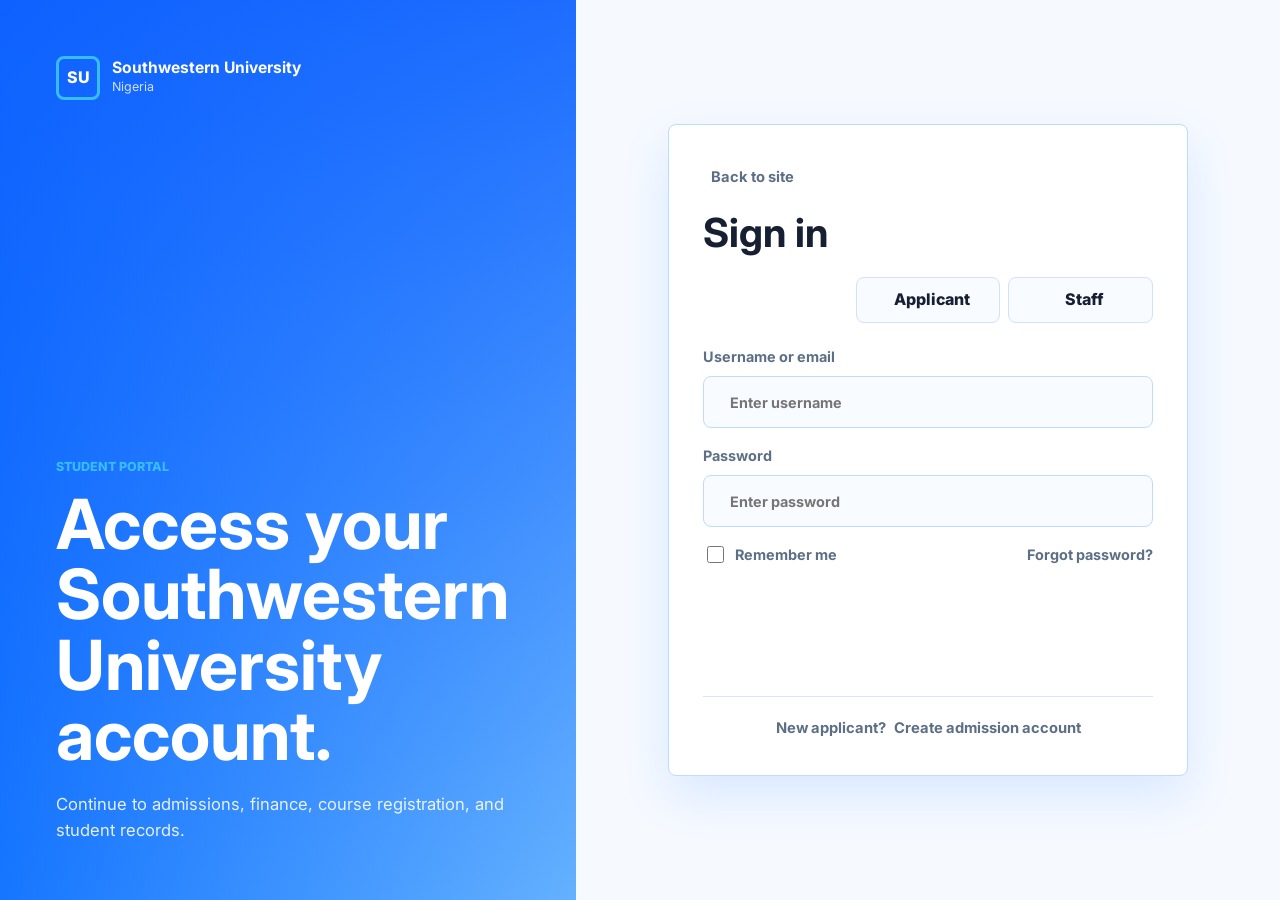
==== login.html @ b20a7223 "Add files via upload" ====
<!doctype html>
<html lang="en">
  <head>
    <meta charset="utf-8" />
    <meta name="viewport" content="width=device-width, initial-scale=1" />
    <title>Login | Southwestern University, Nigeria</title>
    <meta
      name="description"
      content="Demo login page for Southwestern University, Nigeria student and applicant portal."
    />
    <link rel="preconnect" href="https://fonts.googleapis.com" />
    <link rel="preconnect" href="https://fonts.gstatic.com" crossorigin />
    <link
      href="https://fonts.googleapis.com/css2?family=Inter:wght@400;500;600;700;800&display=swap"
      rel="stylesheet"
    />
    <link rel="stylesheet" href="./styles.css" />
  </head>
  <body class="login-page">
    <main class="login-shell">
      <section class="login-media" aria-label="Southwestern University portal">
        <img
          src="https://southwesternuniversity.edu.ng/wp-content/uploads/2018/07/home_slide1.jpg"
          alt="Southwestern University campus"
        />
        <div class="login-media-overlay"></div>
        <div class="login-media-content">
          <a class="brand login-brand" href="./index.html" aria-label="Back to home">
            <span class="brand-mark">SU</span>
            <span>
              <strong>Southwestern University</strong>
              <small>Nigeria</small>
            </span>
          </a>
          <div>
            <p class="eyebrow">Student Portal</p>
            <h1>Access your Southwestern University account.</h1>
            <p>
              Continue to admissions, finance, course registration, and student records.
            </p>
          </div>
        </div>
      </section>

      <section class="login-panel" aria-label="Login form">
        <div class="login-card">
          <div class="login-card-header">
            <a class="back-link" href="./index.html">
              <i data-lucide="arrow-left"></i>
              Back to site
            </a>
            <h2>Sign in</h2>
          </div>

          <div class="role-tabs" role="tablist" aria-label="Login role">
            <button class="role-tab is-active" type="button" role="tab" aria-selected="true" data-role-tab="student">
              <i data-lucide="graduation-cap"></i>
              Student
            </button>
            <button class="role-tab" type="button" role="tab" aria-selected="false" data-role-tab="applicant">
              <i data-lucide="file-user"></i>
              Applicant
            </button>
            <button class="role-tab" type="button" role="tab" aria-selected="false" data-role-tab="staff">
              <i data-lucide="briefcase-business"></i>
              Staff
            </button>
          </div>

          <form class="login-form" data-login-form>
            <input type="hidden" name="role" value="student" data-role-input />

            <label class="field">
              <span>Username or email</span>
              <div class="field-control">
                <i data-lucide="user"></i>
                <input name="username" type="text" autocomplete="username" placeholder="Enter username" required />
              </div>
            </label>

            <label class="field">
              <span>Password</span>
              <div class="field-control">
                <i data-lucide="lock"></i>
                <input
                  name="password"
                  type="password"
                  autocomplete="current-password"
                  placeholder="Enter password"
                  required
                  data-password-input
                />
                <button class="field-icon-button" type="button" aria-label="Show password" data-password-toggle>
                  <i data-lucide="eye"></i>
                </button>
              </div>
            </label>

            <div class="form-options">
              <label class="remember">
                <input type="checkbox" name="remember" />
                <span>Remember me</span>
              </label>
              <a href="https://mysun.edu.ng" target="_blank" rel="noreferrer">Forgot password?</a>
            </div>

            <button class="login-submit" type="submit">
              <i data-lucide="log-in"></i>
              Sign in
            </button>

            <p class="login-message" data-login-message aria-live="polite"></p>
          </form>

          <div class="login-card-footer">
            <span>New applicant?</span>
            <a href="https://mysun.edu.ng" target="_blank" rel="noreferrer">Create admission account</a>
          </div>
        </div>
      </section>
    </main>

    <script src="./script.js?v=login-api-5"></script>
    <script
      src="https://unpkg.com/lucide@latest/dist/umd/lucide.min.js"
      async
      onload="window.lucide && window.lucide.createIcons()"
    ></script>
  </body>
</html>
---- styles.css ----
:root {
  --blue-900: #0b5fff;
  --blue-700: #006fe6;
  --gold-500: #38bdf8;
  --gold-100: #eaf4ff;
  --blue-700: #0b5fff;
  --ink: #172033;
  --muted: #5c6f85;
  --line: #d7e6ff;
  --paper: #ffffff;
  --surface: #f6faff;
  --shadow: 0 20px 50px rgba(11, 95, 255, 0.12);
}

* {
  box-sizing: border-box;
}

html {
  scroll-behavior: smooth;
}

body {
  margin: 0;
  color: var(--ink);
  background: var(--paper);
  font-family: "Inter", Arial, sans-serif;
  line-height: 1.6;
}

a {
  color: inherit;
  text-decoration: none;
}

img {
  display: block;
  max-width: 100%;
}

button,
input {
  font: inherit;
}

.site-header {
  position: sticky;
  top: 0;
  z-index: 50;
  display: grid;
  grid-template-columns: auto 1fr auto;
  align-items: center;
  gap: 24px;
  padding: 14px clamp(18px, 5vw, 64px);
  background: rgba(255, 255, 255, 0.92);
  border-bottom: 1px solid var(--line);
  backdrop-filter: blur(18px);
}

.brand {
  display: inline-flex;
  align-items: center;
  gap: 12px;
  min-width: 220px;
}

.brand-mark {
  display: grid;
  width: 44px;
  height: 44px;
  place-items: center;
  color: #ffffff;
  background: var(--green-900);
  border: 3px solid var(--gold-500);
  border-radius: 8px;
  font-weight: 800;
}

.brand strong,
.brand small {
  display: block;
}

.brand strong {
  font-size: 0.98rem;
  line-height: 1.2;
}

.brand small {
  color: var(--muted);
  font-size: 0.78rem;
}

.site-nav {
  display: flex;
  align-items: center;
  justify-content: center;
  gap: clamp(12px, 2vw, 24px);
  color: #32423f;
  font-size: 0.93rem;
  font-weight: 600;
}

.site-nav a {
  padding: 8px 0;
}

.site-nav a:hover,
.site-nav a:focus-visible {
  color: var(--green-700);
}

.header-actions,
.apply-link,
.portal-link,
.primary-action,
.secondary-action,
.quick-links a {
  display: inline-flex;
  align-items: center;
  justify-content: center;
  gap: 9px;
  border-radius: 8px;
  font-weight: 700;
}

.header-actions {
  gap: 10px;
}

.apply-link {
  padding: 10px 14px;
  color: #ffffff;
  background: var(--green-900);
}

.portal-link {
  padding: 10px 14px;
  color: var(--green-900);
  background: var(--gold-100);
  border: 1px solid var(--line);
}

.apply-link svg,
.portal-link svg,
.primary-action svg,
.secondary-action svg,
.quick-links svg,
.icon-button svg {
  width: 18px;
  height: 18px;
  stroke-width: 2.2;
}

.icon-button {
  display: inline-grid;
  width: 44px;
  height: 44px;
  place-items: center;
  color: var(--ink);
  background: var(--surface);
  border: 1px solid var(--line);
  border-radius: 8px;
  cursor: pointer;
}

.nav-toggle {
  display: none;
}

.hero {
  position: relative;
  min-height: 74vh;
  display: grid;
  align-items: end;
  overflow: hidden;
  background:
    linear-gradient(135deg, var(--green-900), #0077ff 45%, #38bdf8),
    var(--green-900);
}

.hero-image {
  position: absolute;
  inset: 0;
  width: 100%;
  height: 100%;
  object-fit: cover;
  opacity: 0.62;
}

.hero-overlay {
  position: absolute;
  inset: 0;
  background:
    linear-gradient(90deg, rgba(11, 95, 255, 0.94) 0%, rgba(0, 119, 255, 0.68) 46%, rgba(56, 189, 248, 0.12) 100%),
    linear-gradient(0deg, rgba(0, 0, 0, 0.35), transparent 45%);
}

.hero-content {
  position: relative;
  z-index: 1;
  width: min(780px, calc(100% - 36px));
  margin: 0 auto;
  padding: 92px 0 76px;
  color: #ffffff;
}

.eyebrow,
.section-label {
  margin: 0 0 12px;
  color: var(--gold-500);
  font-size: 0.78rem;
  font-weight: 800;
  text-transform: uppercase;
  letter-spacing: 0;
}

.hero h1 {
  max-width: 760px;
  margin: 0;
  font-size: clamp(2.4rem, 8vw, 5.4rem);
  line-height: 0.98;
}

.hero-copy {
  max-width: 620px;
  margin: 24px 0 0;
  color: rgba(255, 255, 255, 0.88);
  font-size: clamp(1rem, 2.4vw, 1.2rem);
}

.hero-actions {
  display: flex;
  flex-wrap: wrap;
  gap: 12px;
  margin-top: 32px;
}

.primary-action,
.secondary-action {
  min-height: 48px;
  padding: 13px 18px;
}

.primary-action {
  color: var(--green-900);
  background: var(--gold-500);
}

.secondary-action {
  color: #ffffff;
  background: rgba(255, 255, 255, 0.14);
  border: 1px solid rgba(255, 255, 255, 0.35);
}

.quick-links {
  display: grid;
  grid-template-columns: repeat(4, 1fr);
  gap: 1px;
  background: var(--line);
  border-bottom: 1px solid var(--line);
}

.quick-links a {
  min-height: 92px;
  color: var(--green-900);
  background: #ffffff;
  transition: background 160ms ease, color 160ms ease;
}

.quick-links a:hover,
.quick-links a:focus-visible {
  color: #ffffff;
  background: var(--green-700);
}

.section {
  padding: clamp(56px, 8vw, 96px) clamp(18px, 5vw, 64px);
}

.split-section {
  display: grid;
  grid-template-columns: minmax(240px, 0.8fr) minmax(0, 1.2fr);
  gap: clamp(28px, 6vw, 80px);
  align-items: start;
}

.section h2 {
  max-width: 760px;
  margin: 0;
  color: var(--green-900);
  font-size: clamp(1.8rem, 4vw, 3rem);
  line-height: 1.08;
}

.about-copy {
  display: grid;
  gap: 16px;
  color: #334642;
  font-size: 1.02rem;
}

.about-copy p {
  margin: 0;
}

.section-heading {
  display: flex;
  justify-content: space-between;
  align-items: end;
  gap: 24px;
  margin-bottom: 30px;
}

.faculty-grid {
  display: grid;
  grid-template-columns: repeat(4, 1fr);
  gap: 18px;
}

.faculty-card {
  min-height: 100%;
  overflow: hidden;
  background: var(--surface);
  border: 1px solid var(--line);
  border-radius: 8px;
}

.faculty-card img {
  width: 100%;
  height: 180px;
  object-fit: cover;
  background: var(--green-900);
}

.faculty-card div:last-child {
  padding: 20px;
}

.faculty-card span {
  display: block;
  margin-bottom: 8px;
  color: var(--blue-700);
  font-size: 0.78rem;
  font-weight: 800;
  text-transform: uppercase;
}

.faculty-card h3,
.steps h3,
.contact-grid h3 {
  margin: 0;
  color: var(--green-900);
  font-size: 1.08rem;
  line-height: 1.25;
}

.faculty-card p,
.steps p,
.contact-grid p {
  margin: 10px 0 0;
  color: var(--muted);
  font-size: 0.94rem;
}

.text-card {
  display: grid;
  align-content: start;
  padding-top: 20px;
}

.faculty-icon {
  display: grid;
  width: 54px;
  height: 54px;
  place-items: center;
  margin: 0 20px;
  color: var(--green-900);
  background: var(--gold-100);
  border-radius: 8px;
}

.faculty-icon svg {
  width: 24px;
  height: 24px;
}

.admissions-section,
.bot-section {
  background: var(--surface);
}

.steps {
  display: grid;
  grid-template-columns: repeat(4, 1fr);
  gap: 16px;
  counter-reset: step;
}

.steps article {
  padding: 22px;
  background: #ffffff;
  border: 1px solid var(--line);
  border-radius: 8px;
}

.steps span {
  display: inline-grid;
  width: 42px;
  height: 42px;
  place-items: center;
  margin-bottom: 20px;
  color: var(--green-900);
  background: var(--gold-100);
  border-radius: 8px;
  font-weight: 800;
}

.fees-section {
  background: #ffffff;
}

.fee-table-wrap {
  overflow: auto;
  border: 1px solid var(--line);
  border-radius: 8px;
  box-shadow: var(--shadow);
}

table {
  width: 100%;
  min-width: 560px;
  border-collapse: collapse;
  background: #ffffff;
}

th,
td {
  padding: 18px 20px;
  text-align: left;
  border-bottom: 1px solid var(--line);
}

th {
  color: #ffffff;
  background: var(--green-900);
  font-size: 0.9rem;
  text-transform: uppercase;
}

tbody tr:last-child td {
  border-bottom: 0;
}

td:last-child {
  color: var(--green-900);
  font-weight: 800;
}

.bot-section {
  display: grid;
  grid-template-columns: minmax(240px, 0.68fr) minmax(320px, 1.32fr);
  gap: clamp(24px, 6vw, 72px);
  align-items: center;
  background:
    linear-gradient(180deg, #eef6ff 0%, #ffffff 100%);
}

.bot-copy p:not(.section-label) {
  max-width: 600px;
  color: var(--muted);
}

.bot-stats {
  display: flex;
  flex-wrap: wrap;
  gap: 10px;
  margin-top: 22px;
}

.bot-stats span {
  display: inline-flex;
  align-items: center;
  gap: 7px;
  padding: 9px 12px;
  color: var(--green-900);
  background: rgba(255, 255, 255, 0.86);
  border: 1px solid #bfdbfe;
  border-radius: 8px;
  font-size: 0.88rem;
  font-weight: 700;
}

.bot-panel {
  display: grid;
  grid-template-rows: auto minmax(320px, 1fr) auto auto;
  min-height: 640px;
  padding: 0;
  background: #ffffff;
  border: 1px solid #bfdbfe;
  border-radius: 8px;
  box-shadow: var(--shadow);
  overflow: hidden;
}

.bot-panel-header {
  display: flex;
  align-items: center;
  justify-content: space-between;
  gap: 14px;
  min-height: 62px;
  padding: 0 18px;
  color: var(--green-900);
  background: #ffffff;
  border-bottom: 1px solid #e1ecff;
}

.bot-panel-header div {
  display: inline-flex;
  align-items: center;
  gap: 10px;
}

.bot-mode {
  padding: 6px 9px;
  color: #075bd8;
  background: #eef5ff;
  border-radius: 8px;
  font-size: 0.75rem;
  font-weight: 800;
  text-transform: uppercase;
}

.status-dot {
  width: 10px;
  height: 10px;
  background: #0b84ff;
  border-radius: 999px;
  box-shadow: 0 0 0 6px rgba(11, 132, 255, 0.14);
}

.bot-suggestions {
  display: flex;
  flex-wrap: wrap;
  gap: 8px;
  padding: 12px 18px 0;
}

.bot-suggestions button {
  min-height: 34px;
  padding: 7px 10px;
  color: var(--green-900);
  background: #f8fbff;
  border: 1px solid #cfe2ff;
  border-radius: 8px;
  cursor: pointer;
  font-size: 0.82rem;
  font-weight: 700;
}

.bot-suggestions button:hover,
.bot-suggestions button:focus-visible {
  color: #ffffff;
  background: var(--green-700);
  border-color: var(--green-700);
}

.bot-suggestions button:disabled {
  cursor: not-allowed;
  opacity: 0.62;
}

.chat-window {
  height: 388px;
  overflow: auto;
  display: grid;
  align-content: start;
  gap: 14px;
  padding: 20px 18px;
  background: #ffffff;
  border: 0;
}

.chat-message {
  width: min(88%, 620px);
  padding: 13px 15px;
  border-radius: 8px;
  font-size: 0.95rem;
}

.chat-message span {
  display: block;
  margin-bottom: 4px;
  font-size: 0.75rem;
  font-weight: 800;
  text-transform: uppercase;
}

.chat-message p {
  margin: 0;
  white-space: pre-line;
}

.chat-message.assistant {
  color: #26364b;
  background: #f4f8ff;
  border: 1px solid #dbeafe;
}

.chat-message.assistant span {
  color: var(--green-900);
}

.chat-message.user {
  justify-self: end;
  color: #ffffff;
  background: var(--green-900);
}

.chat-message.user span {
  color: rgba(255, 255, 255, 0.76);
}

.chat-message.thinking {
  width: auto;
}

.typing-dots {
  display: inline-flex;
  gap: 5px;
  align-items: center;
}

.typing-dots i {
  width: 7px;
  height: 7px;
  background: var(--green-900);
  border-radius: 999px;
  animation: botPulse 1.1s infinite ease-in-out;
}

.typing-dots i:nth-child(2) {
  animation-delay: 0.16s;
}

.typing-dots i:nth-child(3) {
  animation-delay: 0.32s;
}

@keyframes botPulse {
  0%,
  80%,
  100% {
    opacity: 0.3;
    transform: translateY(0);
  }

  40% {
    opacity: 1;
    transform: translateY(-3px);
  }
}

.bot-form {
  padding: 14px 18px 18px;
  background: #ffffff;
  border-top: 1px solid #e1ecff;
}

.question-row {
  display: grid;
  grid-template-columns: 1fr auto;
  gap: 10px;
}

.question-row input {
  min-width: 0;
  width: 100%;
  min-height: 48px;
  padding: 0 14px;
  color: var(--ink);
  background: #f8fbff;
  border: 1px solid #bfdbfe;
  border-radius: 8px;
}

.question-row input:focus {
  border-color: var(--green-900);
  box-shadow: 0 0 0 4px rgba(11, 95, 255, 0.12);
  outline: 0;
}

.send-button {
  color: #ffffff;
  background: var(--green-900);
  border-color: var(--green-900);
}

.bot-panel.is-busy .send-button,
.bot-panel.is-busy .question-row input {
  opacity: 0.72;
}

.send-button:disabled {
  cursor: not-allowed;
}

.bot-context {
  min-height: 82px;
  padding: 14px 18px 18px;
  color: #31423f;
  background: #f8fbff;
  border-top: 1px solid #e1ecff;
  font-size: 0.88rem;
}

.bot-context strong {
  display: block;
  margin-bottom: 6px;
  color: var(--green-900);
}

.bot-context ul {
  display: grid;
  gap: 8px;
  margin: 8px 0 0;
  padding: 0;
  list-style: none;
}

.bot-context li {
  padding: 10px;
  background: #ffffff;
  border: 1px solid #dbeafe;
  border-radius: 8px;
}

.bot-context li p {
  margin: 6px 0 0;
  color: var(--muted);
}

.bot-context span {
  display: inline-flex;
  margin-bottom: 8px;
  padding: 4px 8px;
  color: var(--blue-700);
  background: #eaf4ff;
  border-radius: 8px;
  font-size: 0.75rem;
  font-weight: 800;
  text-transform: uppercase;
}

.contact-grid {
  display: grid;
  grid-template-columns: repeat(4, 1fr);
  gap: 16px;
}

.contact-grid article {
  padding: 22px;
  background: var(--surface);
  border: 1px solid var(--line);
  border-radius: 8px;
}

.contact-grid svg {
  width: 24px;
  height: 24px;
  margin-bottom: 16px;
  color: var(--gold-500);
}

.site-footer {
  display: flex;
  justify-content: space-between;
  gap: 24px;
  padding: 28px clamp(18px, 5vw, 64px);
  color: rgba(255, 255, 255, 0.82);
  background: var(--green-900);
}

.site-footer strong {
  color: #ffffff;
}

.site-footer p {
  margin: 6px 0 0;
}

.footer-links {
  display: flex;
  align-items: center;
  gap: 18px;
  font-weight: 700;
}

.footer-links a:hover,
.footer-links a:focus-visible {
  color: var(--gold-500);
}

@media (max-width: 1040px) {
  .site-header {
    grid-template-columns: auto auto;
  }

  .nav-toggle {
    display: inline-grid;
    justify-self: end;
  }

  .site-nav,
  .header-actions {
    display: none;
  }

  .site-nav.is-open {
    display: grid;
    grid-column: 1 / -1;
    grid-template-columns: repeat(3, 1fr);
    justify-content: stretch;
    gap: 8px;
    padding-top: 12px;
  }

  .site-nav.is-open a {
    padding: 10px;
    background: var(--surface);
    border-radius: 8px;
  }

  .quick-links,
  .bot-suggestions,
  .faculty-grid,
  .steps,
  .contact-grid {
    grid-template-columns: repeat(2, 1fr);
  }

  .split-section,
  .bot-section {
    grid-template-columns: 1fr;
  }
}

@media (max-width: 680px) {
  .site-header {
    padding: 12px 16px;
  }

  .brand {
    min-width: 0;
  }

  .brand strong {
    max-width: 180px;
    font-size: 0.88rem;
  }

  .site-nav.is-open,
  .quick-links,
  .bot-suggestions,
  .faculty-grid,
  .steps,
  .contact-grid {
    grid-template-columns: 1fr;
  }

  .hero {
    min-height: 74svh;
  }

  .hero-content {
    width: calc(100% - 32px);
    padding-bottom: 48px;
  }

  .hero-actions {
    align-items: stretch;
    flex-direction: column;
  }

  .quick-links a {
    min-height: 68px;
  }

  .section-heading,
  .site-footer {
    align-items: flex-start;
    flex-direction: column;
  }

  .faculty-card img {
    height: 210px;
  }
}

.login-message.is-error {
  color: #b42318;
}

.login-message.is-success {
  color: #087443;
}

.login-submit:disabled {
  cursor: not-allowed;
  opacity: 0.72;
}

.login-page {
  min-height: 100vh;
  background: var(--surface);
}

.login-shell {
  min-height: 100vh;
  display: grid;
  grid-template-columns: minmax(360px, 0.9fr) minmax(360px, 1.1fr);
}

.login-media {
  position: relative;
  min-height: 100vh;
  overflow: hidden;
  color: #ffffff;
  background: var(--green-900);
}

.login-media img {
  position: absolute;
  inset: 0;
  width: 100%;
  height: 100%;
  object-fit: cover;
  opacity: 0.58;
}

.login-media-overlay {
  position: absolute;
  inset: 0;
  background:
    linear-gradient(180deg, rgba(11, 95, 255, 0.9), rgba(0, 119, 255, 0.5)),
    linear-gradient(90deg, rgba(11, 95, 255, 0.86), rgba(56, 189, 248, 0.24));
}

.login-media-content {
  position: relative;
  z-index: 1;
  min-height: 100vh;
  display: flex;
  flex-direction: column;
  justify-content: space-between;
  gap: 40px;
  padding: clamp(28px, 5vw, 56px);
}

.login-brand {
  color: #ffffff;
}

.login-brand small {
  color: rgba(255, 255, 255, 0.8);
}

.login-media h1 {
  max-width: 620px;
  margin: 0;
  font-size: clamp(2.1rem, 5.4vw, 4.4rem);
  line-height: 1.02;
}

.login-media p:not(.eyebrow) {
  max-width: 560px;
  margin: 20px 0 0;
  color: rgba(255, 255, 255, 0.88);
  font-size: 1.04rem;
}

.login-panel {
  display: grid;
  align-items: center;
  padding: clamp(22px, 5vw, 64px);
}

.login-card {
  width: min(100%, 520px);
  margin: 0 auto;
  padding: clamp(22px, 4vw, 34px);
  background: #ffffff;
  border: 1px solid #bfdbfe;
  border-radius: 8px;
  box-shadow: var(--shadow);
}

.login-card-header {
  margin-bottom: 22px;
}

.back-link {
  display: inline-flex;
  align-items: center;
  gap: 8px;
  margin-bottom: 22px;
  color: var(--muted);
  font-size: 0.92rem;
  font-weight: 700;
}

.back-link svg {
  width: 17px;
  height: 17px;
}

.login-card h2 {
  margin: 0;
  color: var(--green-900);
  font-size: clamp(1.8rem, 4vw, 2.5rem);
  line-height: 1.1;
}

.role-tabs {
  display: grid;
  grid-template-columns: repeat(3, 1fr);
  gap: 8px;
  margin-bottom: 22px;
}

.role-tab {
  min-height: 46px;
  display: inline-flex;
  align-items: center;
  justify-content: center;
  gap: 8px;
  color: var(--green-900);
  background: #f8fbff;
  border: 1px solid #cfe2ff;
  border-radius: 8px;
  cursor: pointer;
  font-weight: 800;
}

.role-tab.is-active {
  color: #ffffff;
  background: var(--green-900);
  border-color: var(--green-900);
}

.role-tab svg {
  width: 18px;
  height: 18px;
}

.login-form {
  display: grid;
  gap: 16px;
}

.field {
  display: grid;
  gap: 8px;
  color: var(--muted);
  font-size: 0.9rem;
  font-weight: 700;
}

.field-control {
  min-height: 52px;
  display: grid;
  grid-template-columns: auto 1fr auto;
  align-items: center;
  gap: 10px;
  padding: 0 14px;
  background: #f8fbff;
  border: 1px solid #bfdbfe;
  border-radius: 8px;
}

.field-control:focus-within {
  border-color: var(--green-900);
  box-shadow: 0 0 0 4px rgba(11, 95, 255, 0.12);
}

.field-control svg {
  width: 19px;
  height: 19px;
  color: var(--green-900);
}

.field-control input {
  width: 100%;
  min-width: 0;
  border: 0;
  outline: 0;
  color: var(--ink);
  background: transparent;
}

.field-icon-button {
  display: grid;
  width: 36px;
  height: 36px;
  place-items: center;
  color: var(--green-900);
  background: transparent;
  border: 0;
  border-radius: 8px;
  cursor: pointer;
}

.field-icon-button:hover,
.field-icon-button:focus-visible {
  background: #ffffff;
}

.form-options {
  display: flex;
  align-items: center;
  justify-content: space-between;
  gap: 14px;
  color: var(--muted);
  font-size: 0.9rem;
  font-weight: 700;
}

.remember {
  display: inline-flex;
  align-items: center;
  gap: 8px;
}

.remember input {
  width: 17px;
  height: 17px;
  accent-color: var(--green-900);
}

.form-options a,
.login-card-footer a {
  color: var(--green-900);
}

.login-submit {
  min-height: 52px;
  display: inline-flex;
  align-items: center;
  justify-content: center;
  gap: 10px;
  color: #ffffff;
  background: var(--green-900);
  border: 0;
  border-radius: 8px;
  cursor: pointer;
  font-weight: 800;
}

.login-submit svg {
  width: 19px;
  height: 19px;
}

.login-message {
  min-height: 24px;
  margin: 0;
  color: var(--green-900);
  font-size: 0.92rem;
  font-weight: 700;
}

.login-card-footer {
  display: flex;
  justify-content: center;
  gap: 8px;
  margin-top: 22px;
  padding-top: 20px;
  color: var(--muted);
  border-top: 1px solid var(--line);
  font-size: 0.92rem;
  font-weight: 700;
  text-align: center;
}

@media (max-width: 900px) {
  .login-shell {
    grid-template-columns: 1fr;
  }

  .login-media,
  .login-media-content {
    min-height: 420px;
  }
}

@media (max-width: 560px) {
  .login-panel {
    padding: 18px;
  }

  .role-tabs {
    grid-template-columns: 1fr;
  }

  .form-options,
  .login-card-footer {
    align-items: flex-start;
    flex-direction: column;
  }
}
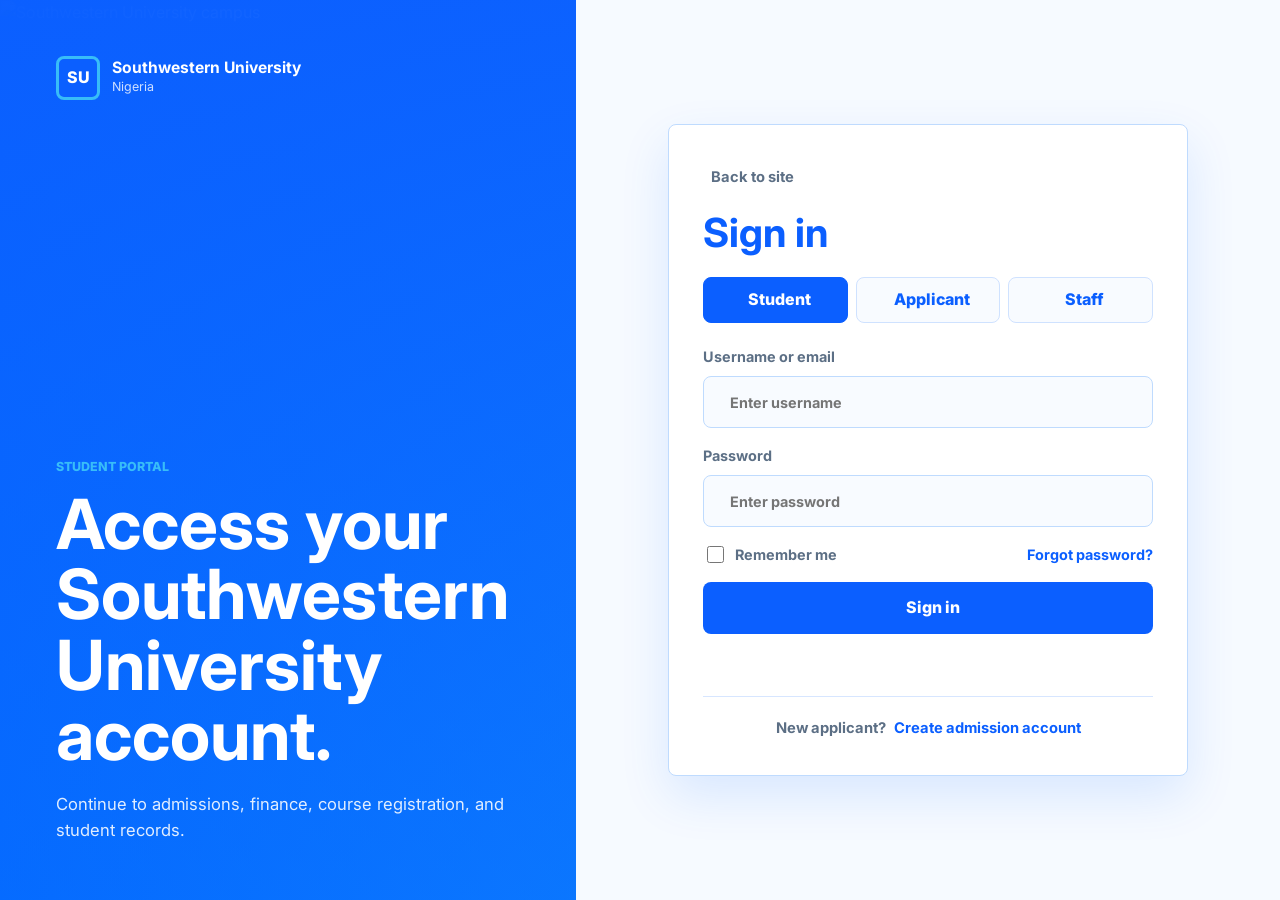
==== commit 9fb22891: "Add files via upload" ====
--- a/login.html
+++ b/login.html
@@ -14,7 +14,7 @@
       href="https://fonts.googleapis.com/css2?family=Inter:wght@400;500;600;700;800&display=swap"
       rel="stylesheet"
     />
-    <link rel="stylesheet" href="./styles.css" />
+    <link rel="stylesheet" href="./styles.css?v=hover-copy-1" />
   </head>
   <body class="login-page">
     <main class="login-shell">
@@ -120,7 +120,7 @@
       </section>
     </main>
 
-    <script src="./script.js?v=login-api-5"></script>
+    <script src="./script.js?v=chat-personality-2"></script>
     <script
       src="https://unpkg.com/lucide@latest/dist/umd/lucide.min.js"
       async
--- a/styles.css
+++ b/styles.css
@@ -1,6 +1,8 @@
 :root {
   --blue-900: #0b5fff;
   --blue-700: #006fe6;
+  --green-900: #0b5fff;
+  --green-700: #006fe6;
   --gold-500: #38bdf8;
   --gold-100: #eaf4ff;
   --blue-700: #0b5fff;
@@ -598,7 +600,7 @@
 
 .chat-message p {
   margin: 0;
-  white-space: pre-line;
+  white-space: pre-wrap;
 }
 
 .chat-message.assistant {
